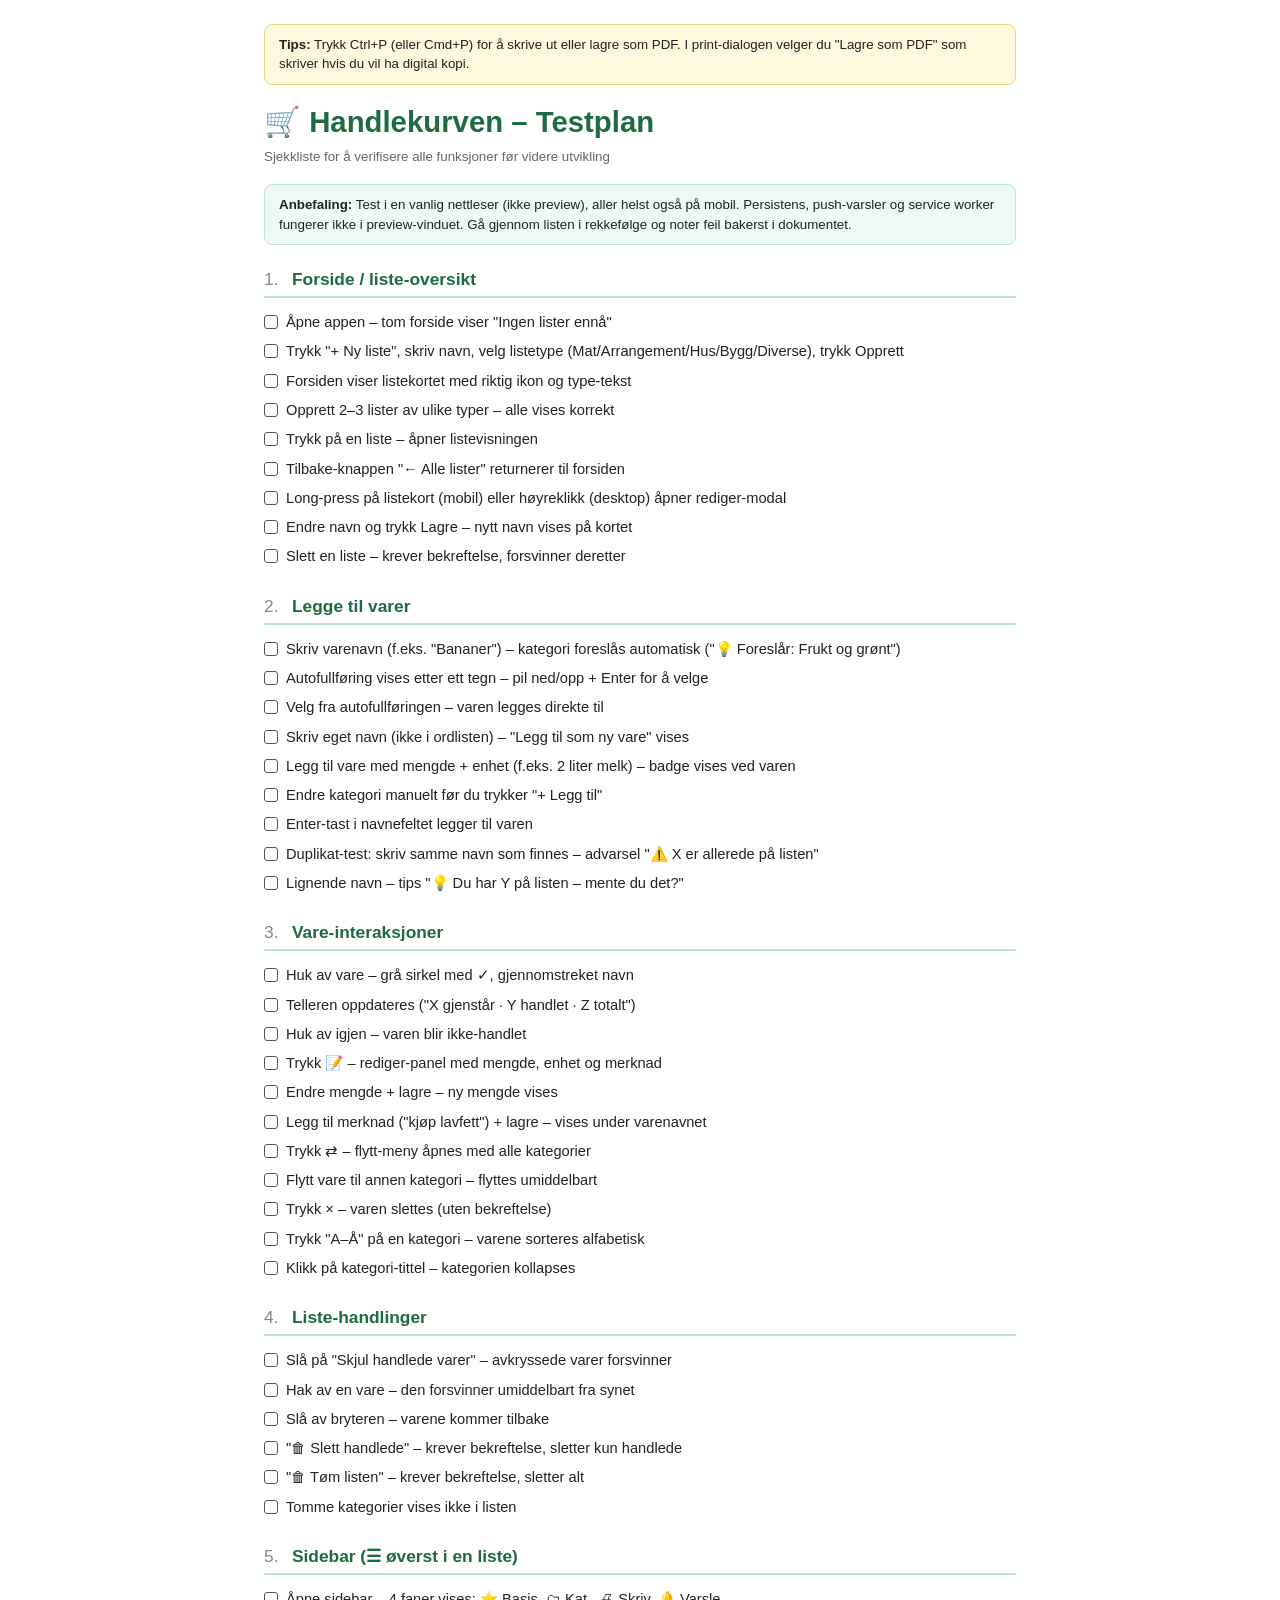
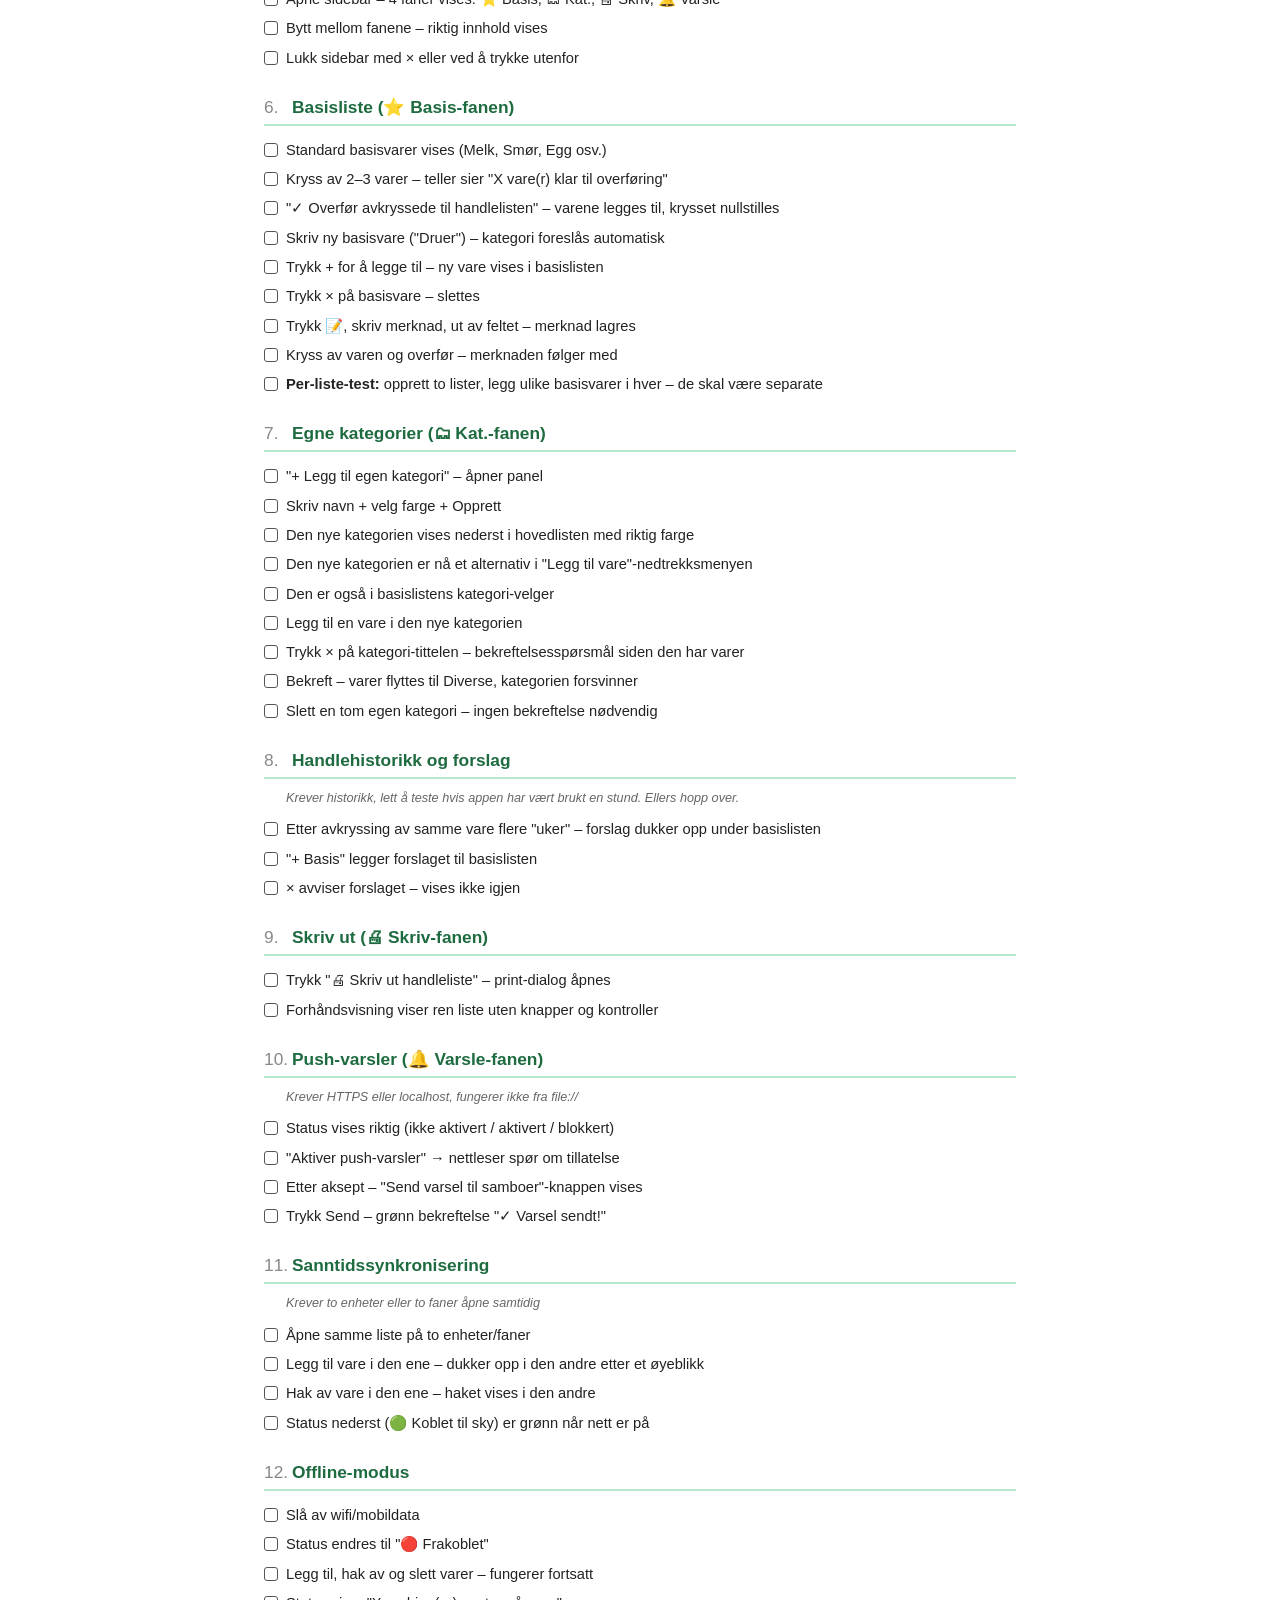
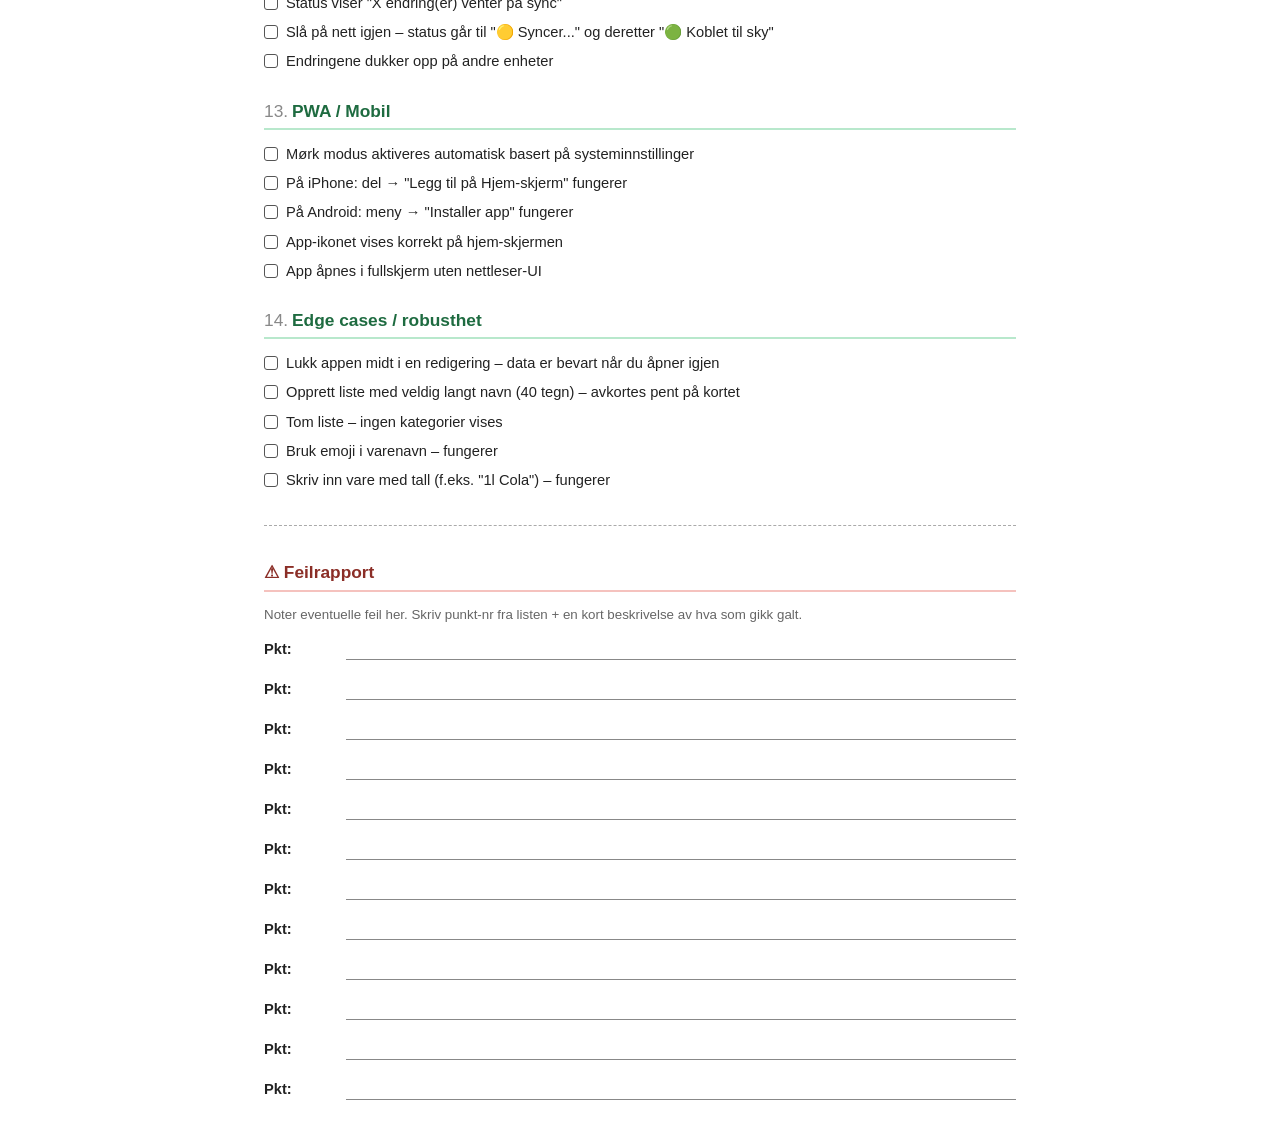
==== testplan.html @ 9dfef427 "Sync local state to GitHub: rename to Handlekurven + bug fixes - App-navn endret fra "Matplan" til "" ====
<!DOCTYPE html>
<html lang="no">
<head>
<meta charset="UTF-8">
<title>Handlekurven – Testplan</title>
<style>
  @page { size: A4; margin: 18mm 16mm; }
  * { box-sizing: border-box; }
  body {
    font-family: -apple-system, "Segoe UI", Arial, sans-serif;
    color: #222;
    max-width: 800px;
    margin: 0 auto;
    padding: 24px;
    line-height: 1.45;
    font-size: 11pt;
  }
  h1 {
    font-size: 22pt;
    margin: 0 0 4px;
    color: #1e6b40;
  }
  .undertittel {
    color: #666;
    font-size: 10pt;
    margin-bottom: 18px;
  }
  .intro {
    background: #eef9f3;
    border: 1px solid #b8e8cc;
    border-radius: 8px;
    padding: 10px 14px;
    font-size: 10pt;
    margin-bottom: 20px;
  }
  h2 {
    font-size: 13pt;
    color: #1e6b40;
    border-bottom: 2px solid #b8e8cc;
    padding-bottom: 4px;
    margin: 22px 0 10px;
    page-break-after: avoid;
  }
  h2 .nr {
    display: inline-block;
    width: 28px;
    color: #888;
    font-weight: normal;
  }
  ul {
    list-style: none;
    padding: 0;
    margin: 0 0 8px;
  }
  li {
    display: flex;
    align-items: flex-start;
    gap: 8px;
    padding: 4px 0;
    page-break-inside: avoid;
  }
  .box {
    display: inline-block;
    width: 14px;
    height: 14px;
    border: 1.5px solid #555;
    border-radius: 3px;
    margin-top: 3px;
    flex-shrink: 0;
  }
  .tekst { flex: 1; }
  .merknad {
    font-style: italic;
    color: #666;
    font-size: 9.5pt;
    margin: 2px 0 8px 22px;
  }
  .feilfelt {
    border-top: 1px dashed #aaa;
    margin-top: 30px;
    padding-top: 12px;
    page-break-before: always;
  }
  .feilfelt h2 { border-bottom: 2px solid #f5c2be; color: #8b2e27; }
  .feillinje {
    display: flex;
    align-items: flex-end;
    gap: 12px;
    margin-bottom: 18px;
  }
  .feillinje .nr-felt {
    font-weight: bold;
    width: 70px;
    flex-shrink: 0;
  }
  .feillinje .strek {
    flex: 1;
    border-bottom: 1px solid #888;
    height: 22px;
  }
  .print-tips {
    background: #fff8dc;
    border: 1px solid #e8d77a;
    border-radius: 8px;
    padding: 10px 14px;
    font-size: 10pt;
    margin-bottom: 16px;
  }
  @media print {
    .print-tips { display: none; }
    body { padding: 0; max-width: none; }
  }
</style>
</head>
<body>

<div class="print-tips">
  <strong>Tips:</strong> Trykk Ctrl+P (eller Cmd+P) for å skrive ut eller lagre som PDF.
  I print-dialogen velger du "Lagre som PDF" som skriver hvis du vil ha digital kopi.
</div>

<h1>🛒 Handlekurven – Testplan</h1>
<div class="undertittel">Sjekkliste for å verifisere alle funksjoner før videre utvikling</div>

<div class="intro">
  <strong>Anbefaling:</strong> Test i en vanlig nettleser (ikke preview), aller helst også på mobil.
  Persistens, push-varsler og service worker fungerer ikke i preview-vinduet.
  Gå gjennom listen i rekkefølge og noter feil bakerst i dokumentet.
</div>

<h2><span class="nr">1.</span>Forside / liste-oversikt</h2>
<ul>
  <li><span class="box"></span><span class="tekst">Åpne appen – tom forside viser "Ingen lister ennå"</span></li>
  <li><span class="box"></span><span class="tekst">Trykk "+ Ny liste", skriv navn, velg listetype (Mat/Arrangement/Hus/Bygg/Diverse), trykk Opprett</span></li>
  <li><span class="box"></span><span class="tekst">Forsiden viser listekortet med riktig ikon og type-tekst</span></li>
  <li><span class="box"></span><span class="tekst">Opprett 2–3 lister av ulike typer – alle vises korrekt</span></li>
  <li><span class="box"></span><span class="tekst">Trykk på en liste – åpner listevisningen</span></li>
  <li><span class="box"></span><span class="tekst">Tilbake-knappen "← Alle lister" returnerer til forsiden</span></li>
  <li><span class="box"></span><span class="tekst">Long-press på listekort (mobil) eller høyreklikk (desktop) åpner rediger-modal</span></li>
  <li><span class="box"></span><span class="tekst">Endre navn og trykk Lagre – nytt navn vises på kortet</span></li>
  <li><span class="box"></span><span class="tekst">Slett en liste – krever bekreftelse, forsvinner deretter</span></li>
</ul>

<h2><span class="nr">2.</span>Legge til varer</h2>
<ul>
  <li><span class="box"></span><span class="tekst">Skriv varenavn (f.eks. "Bananer") – kategori foreslås automatisk ("💡 Foreslår: Frukt og grønt")</span></li>
  <li><span class="box"></span><span class="tekst">Autofullføring vises etter ett tegn – pil ned/opp + Enter for å velge</span></li>
  <li><span class="box"></span><span class="tekst">Velg fra autofullføringen – varen legges direkte til</span></li>
  <li><span class="box"></span><span class="tekst">Skriv eget navn (ikke i ordlisten) – "Legg til som ny vare" vises</span></li>
  <li><span class="box"></span><span class="tekst">Legg til vare med mengde + enhet (f.eks. 2 liter melk) – badge vises ved varen</span></li>
  <li><span class="box"></span><span class="tekst">Endre kategori manuelt før du trykker "+ Legg til"</span></li>
  <li><span class="box"></span><span class="tekst">Enter-tast i navnefeltet legger til varen</span></li>
  <li><span class="box"></span><span class="tekst">Duplikat-test: skriv samme navn som finnes – advarsel "⚠️ X er allerede på listen"</span></li>
  <li><span class="box"></span><span class="tekst">Lignende navn – tips "💡 Du har Y på listen – mente du det?"</span></li>
</ul>

<h2><span class="nr">3.</span>Vare-interaksjoner</h2>
<ul>
  <li><span class="box"></span><span class="tekst">Huk av vare – grå sirkel med ✓, gjennomstreket navn</span></li>
  <li><span class="box"></span><span class="tekst">Telleren oppdateres ("X gjenstår · Y handlet · Z totalt")</span></li>
  <li><span class="box"></span><span class="tekst">Huk av igjen – varen blir ikke-handlet</span></li>
  <li><span class="box"></span><span class="tekst">Trykk 📝 – rediger-panel med mengde, enhet og merknad</span></li>
  <li><span class="box"></span><span class="tekst">Endre mengde + lagre – ny mengde vises</span></li>
  <li><span class="box"></span><span class="tekst">Legg til merknad ("kjøp lavfett") + lagre – vises under varenavnet</span></li>
  <li><span class="box"></span><span class="tekst">Trykk ⇄ – flytt-meny åpnes med alle kategorier</span></li>
  <li><span class="box"></span><span class="tekst">Flytt vare til annen kategori – flyttes umiddelbart</span></li>
  <li><span class="box"></span><span class="tekst">Trykk × – varen slettes (uten bekreftelse)</span></li>
  <li><span class="box"></span><span class="tekst">Trykk "A–Å" på en kategori – varene sorteres alfabetisk</span></li>
  <li><span class="box"></span><span class="tekst">Klikk på kategori-tittel – kategorien kollapses</span></li>
</ul>

<h2><span class="nr">4.</span>Liste-handlinger</h2>
<ul>
  <li><span class="box"></span><span class="tekst">Slå på "Skjul handlede varer" – avkryssede varer forsvinner</span></li>
  <li><span class="box"></span><span class="tekst">Hak av en vare – den forsvinner umiddelbart fra synet</span></li>
  <li><span class="box"></span><span class="tekst">Slå av bryteren – varene kommer tilbake</span></li>
  <li><span class="box"></span><span class="tekst">"🗑 Slett handlede" – krever bekreftelse, sletter kun handlede</span></li>
  <li><span class="box"></span><span class="tekst">"🗑 Tøm listen" – krever bekreftelse, sletter alt</span></li>
  <li><span class="box"></span><span class="tekst">Tomme kategorier vises ikke i listen</span></li>
</ul>

<h2><span class="nr">5.</span>Sidebar (☰ øverst i en liste)</h2>
<ul>
  <li><span class="box"></span><span class="tekst">Åpne sidebar – 4 faner vises: ⭐ Basis, 🗂 Kat., 🖨 Skriv, 🔔 Varsle</span></li>
  <li><span class="box"></span><span class="tekst">Bytt mellom fanene – riktig innhold vises</span></li>
  <li><span class="box"></span><span class="tekst">Lukk sidebar med × eller ved å trykke utenfor</span></li>
</ul>

<h2><span class="nr">6.</span>Basisliste (⭐ Basis-fanen)</h2>
<ul>
  <li><span class="box"></span><span class="tekst">Standard basisvarer vises (Melk, Smør, Egg osv.)</span></li>
  <li><span class="box"></span><span class="tekst">Kryss av 2–3 varer – teller sier "X vare(r) klar til overføring"</span></li>
  <li><span class="box"></span><span class="tekst">"✓ Overfør avkryssede til handlelisten" – varene legges til, krysset nullstilles</span></li>
  <li><span class="box"></span><span class="tekst">Skriv ny basisvare ("Druer") – kategori foreslås automatisk</span></li>
  <li><span class="box"></span><span class="tekst">Trykk + for å legge til – ny vare vises i basislisten</span></li>
  <li><span class="box"></span><span class="tekst">Trykk × på basisvare – slettes</span></li>
  <li><span class="box"></span><span class="tekst">Trykk 📝, skriv merknad, ut av feltet – merknad lagres</span></li>
  <li><span class="box"></span><span class="tekst">Kryss av varen og overfør – merknaden følger med</span></li>
  <li><span class="box"></span><span class="tekst"><strong>Per-liste-test:</strong> opprett to lister, legg ulike basisvarer i hver – de skal være separate</span></li>
</ul>

<h2><span class="nr">7.</span>Egne kategorier (🗂 Kat.-fanen)</h2>
<ul>
  <li><span class="box"></span><span class="tekst">"+ Legg til egen kategori" – åpner panel</span></li>
  <li><span class="box"></span><span class="tekst">Skriv navn + velg farge + Opprett</span></li>
  <li><span class="box"></span><span class="tekst">Den nye kategorien vises nederst i hovedlisten med riktig farge</span></li>
  <li><span class="box"></span><span class="tekst">Den nye kategorien er nå et alternativ i "Legg til vare"-nedtrekksmenyen</span></li>
  <li><span class="box"></span><span class="tekst">Den er også i basislistens kategori-velger</span></li>
  <li><span class="box"></span><span class="tekst">Legg til en vare i den nye kategorien</span></li>
  <li><span class="box"></span><span class="tekst">Trykk × på kategori-tittelen – bekreftelsesspørsmål siden den har varer</span></li>
  <li><span class="box"></span><span class="tekst">Bekreft – varer flyttes til Diverse, kategorien forsvinner</span></li>
  <li><span class="box"></span><span class="tekst">Slett en tom egen kategori – ingen bekreftelse nødvendig</span></li>
</ul>

<h2><span class="nr">8.</span>Handlehistorikk og forslag</h2>
<div class="merknad">Krever historikk, lett å teste hvis appen har vært brukt en stund. Ellers hopp over.</div>
<ul>
  <li><span class="box"></span><span class="tekst">Etter avkryssing av samme vare flere "uker" – forslag dukker opp under basislisten</span></li>
  <li><span class="box"></span><span class="tekst">"+ Basis" legger forslaget til basislisten</span></li>
  <li><span class="box"></span><span class="tekst">× avviser forslaget – vises ikke igjen</span></li>
</ul>

<h2><span class="nr">9.</span>Skriv ut (🖨 Skriv-fanen)</h2>
<ul>
  <li><span class="box"></span><span class="tekst">Trykk "🖨 Skriv ut handleliste" – print-dialog åpnes</span></li>
  <li><span class="box"></span><span class="tekst">Forhåndsvisning viser ren liste uten knapper og kontroller</span></li>
</ul>

<h2><span class="nr">10.</span>Push-varsler (🔔 Varsle-fanen)</h2>
<div class="merknad">Krever HTTPS eller localhost, fungerer ikke fra file://</div>
<ul>
  <li><span class="box"></span><span class="tekst">Status vises riktig (ikke aktivert / aktivert / blokkert)</span></li>
  <li><span class="box"></span><span class="tekst">"Aktiver push-varsler" → nettleser spør om tillatelse</span></li>
  <li><span class="box"></span><span class="tekst">Etter aksept – "Send varsel til samboer"-knappen vises</span></li>
  <li><span class="box"></span><span class="tekst">Trykk Send – grønn bekreftelse "✓ Varsel sendt!"</span></li>
</ul>

<h2><span class="nr">11.</span>Sanntidssynkronisering</h2>
<div class="merknad">Krever to enheter eller to faner åpne samtidig</div>
<ul>
  <li><span class="box"></span><span class="tekst">Åpne samme liste på to enheter/faner</span></li>
  <li><span class="box"></span><span class="tekst">Legg til vare i den ene – dukker opp i den andre etter et øyeblikk</span></li>
  <li><span class="box"></span><span class="tekst">Hak av vare i den ene – haket vises i den andre</span></li>
  <li><span class="box"></span><span class="tekst">Status nederst (🟢 Koblet til sky) er grønn når nett er på</span></li>
</ul>

<h2><span class="nr">12.</span>Offline-modus</h2>
<ul>
  <li><span class="box"></span><span class="tekst">Slå av wifi/mobildata</span></li>
  <li><span class="box"></span><span class="tekst">Status endres til "🔴 Frakoblet"</span></li>
  <li><span class="box"></span><span class="tekst">Legg til, hak av og slett varer – fungerer fortsatt</span></li>
  <li><span class="box"></span><span class="tekst">Status viser "X endring(er) venter på sync"</span></li>
  <li><span class="box"></span><span class="tekst">Slå på nett igjen – status går til "🟡 Syncer..." og deretter "🟢 Koblet til sky"</span></li>
  <li><span class="box"></span><span class="tekst">Endringene dukker opp på andre enheter</span></li>
</ul>

<h2><span class="nr">13.</span>PWA / Mobil</h2>
<ul>
  <li><span class="box"></span><span class="tekst">Mørk modus aktiveres automatisk basert på systeminnstillinger</span></li>
  <li><span class="box"></span><span class="tekst">På iPhone: del → "Legg til på Hjem-skjerm" fungerer</span></li>
  <li><span class="box"></span><span class="tekst">På Android: meny → "Installer app" fungerer</span></li>
  <li><span class="box"></span><span class="tekst">App-ikonet vises korrekt på hjem-skjermen</span></li>
  <li><span class="box"></span><span class="tekst">App åpnes i fullskjerm uten nettleser-UI</span></li>
</ul>

<h2><span class="nr">14.</span>Edge cases / robusthet</h2>
<ul>
  <li><span class="box"></span><span class="tekst">Lukk appen midt i en redigering – data er bevart når du åpner igjen</span></li>
  <li><span class="box"></span><span class="tekst">Opprett liste med veldig langt navn (40 tegn) – avkortes pent på kortet</span></li>
  <li><span class="box"></span><span class="tekst">Tom liste – ingen kategorier vises</span></li>
  <li><span class="box"></span><span class="tekst">Bruk emoji i varenavn – fungerer</span></li>
  <li><span class="box"></span><span class="tekst">Skriv inn vare med tall (f.eks. "1l Cola") – fungerer</span></li>
</ul>

<div class="feilfelt">
  <h2>⚠ Feilrapport</h2>
  <p style="font-size:10pt;color:#666;margin-bottom:14px;">
    Noter eventuelle feil her. Skriv punkt-nr fra listen + en kort beskrivelse av hva som gikk galt.
  </p>

  <div class="feillinje"><span class="nr-felt">Pkt:</span><span class="strek"></span></div>
  <div class="feillinje"><span class="nr-felt">Pkt:</span><span class="strek"></span></div>
  <div class="feillinje"><span class="nr-felt">Pkt:</span><span class="strek"></span></div>
  <div class="feillinje"><span class="nr-felt">Pkt:</span><span class="strek"></span></div>
  <div class="feillinje"><span class="nr-felt">Pkt:</span><span class="strek"></span></div>
  <div class="feillinje"><span class="nr-felt">Pkt:</span><span class="strek"></span></div>
  <div class="feillinje"><span class="nr-felt">Pkt:</span><span class="strek"></span></div>
  <div class="feillinje"><span class="nr-felt">Pkt:</span><span class="strek"></span></div>
  <div class="feillinje"><span class="nr-felt">Pkt:</span><span class="strek"></span></div>
  <div class="feillinje"><span class="nr-felt">Pkt:</span><span class="strek"></span></div>
  <div class="feillinje"><span class="nr-felt">Pkt:</span><span class="strek"></span></div>
  <div class="feillinje"><span class="nr-felt">Pkt:</span><span class="strek"></span></div>
</div>

</body>
</html>
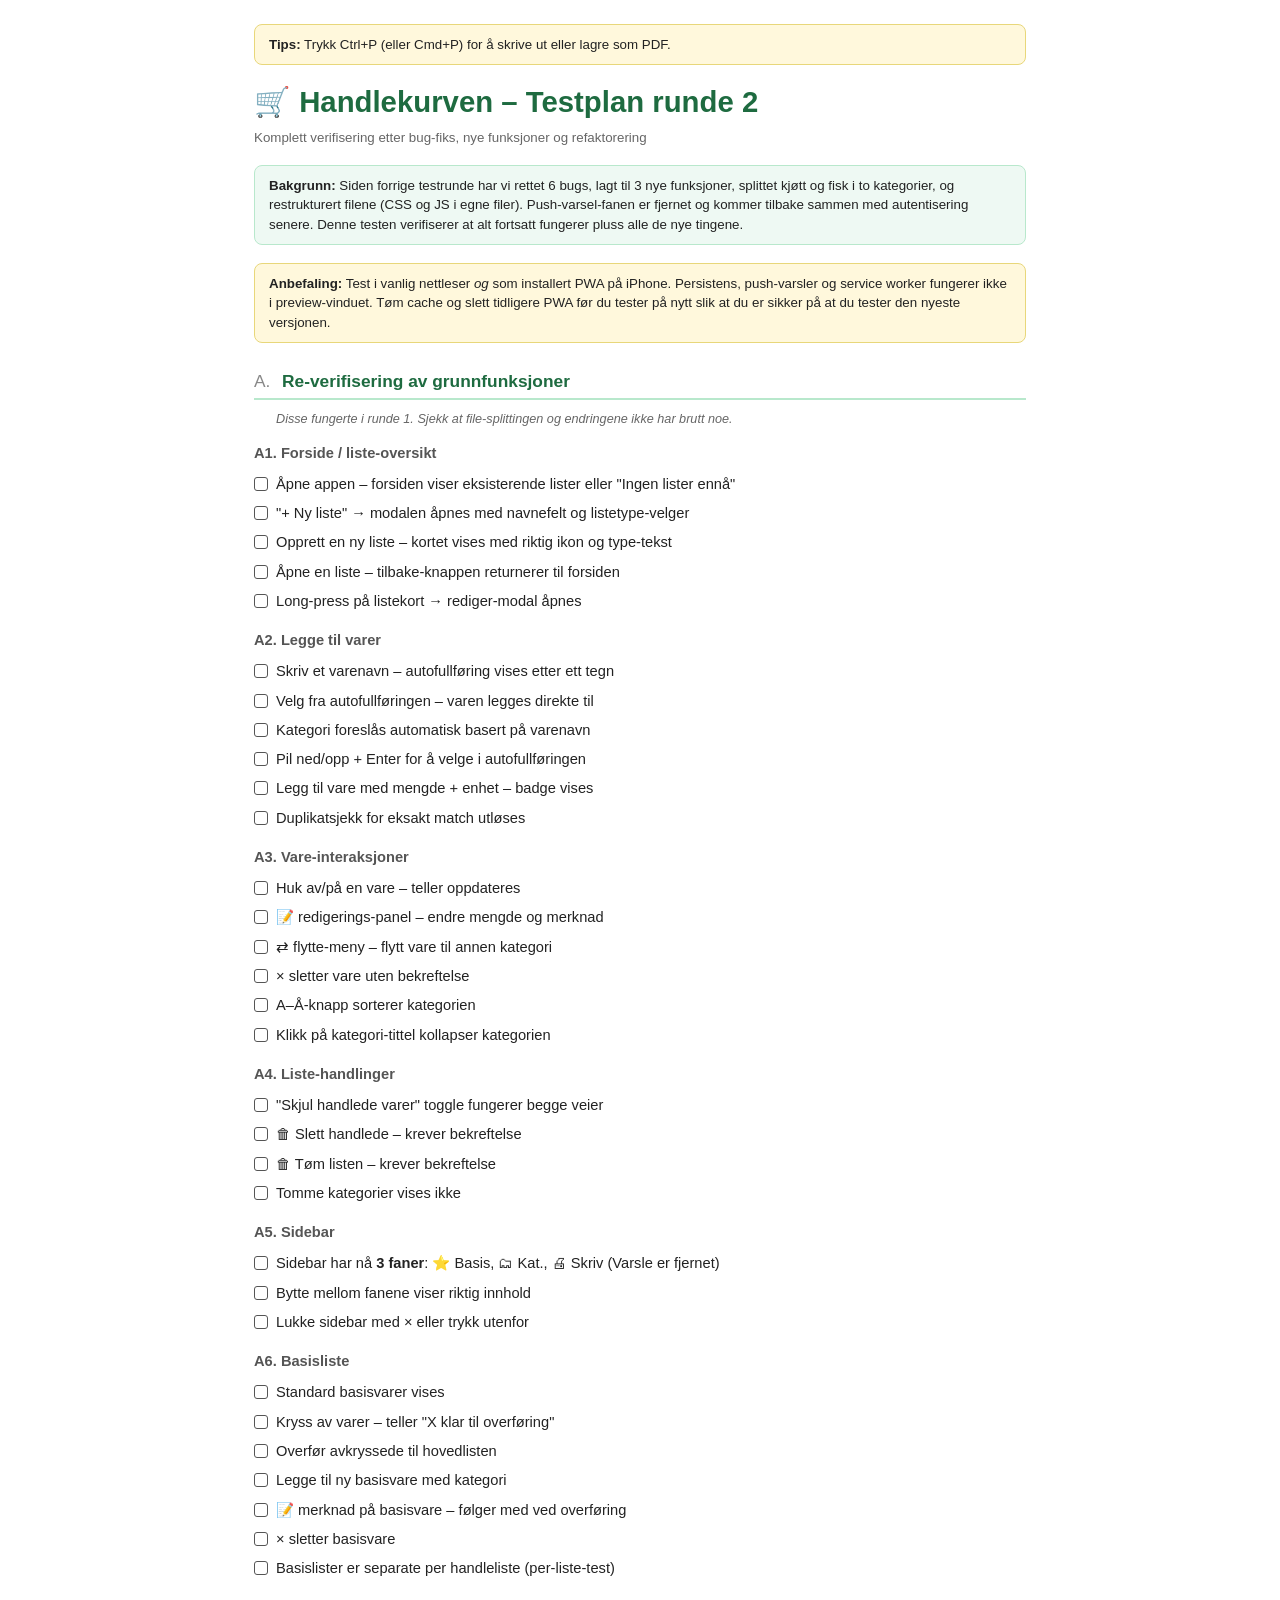
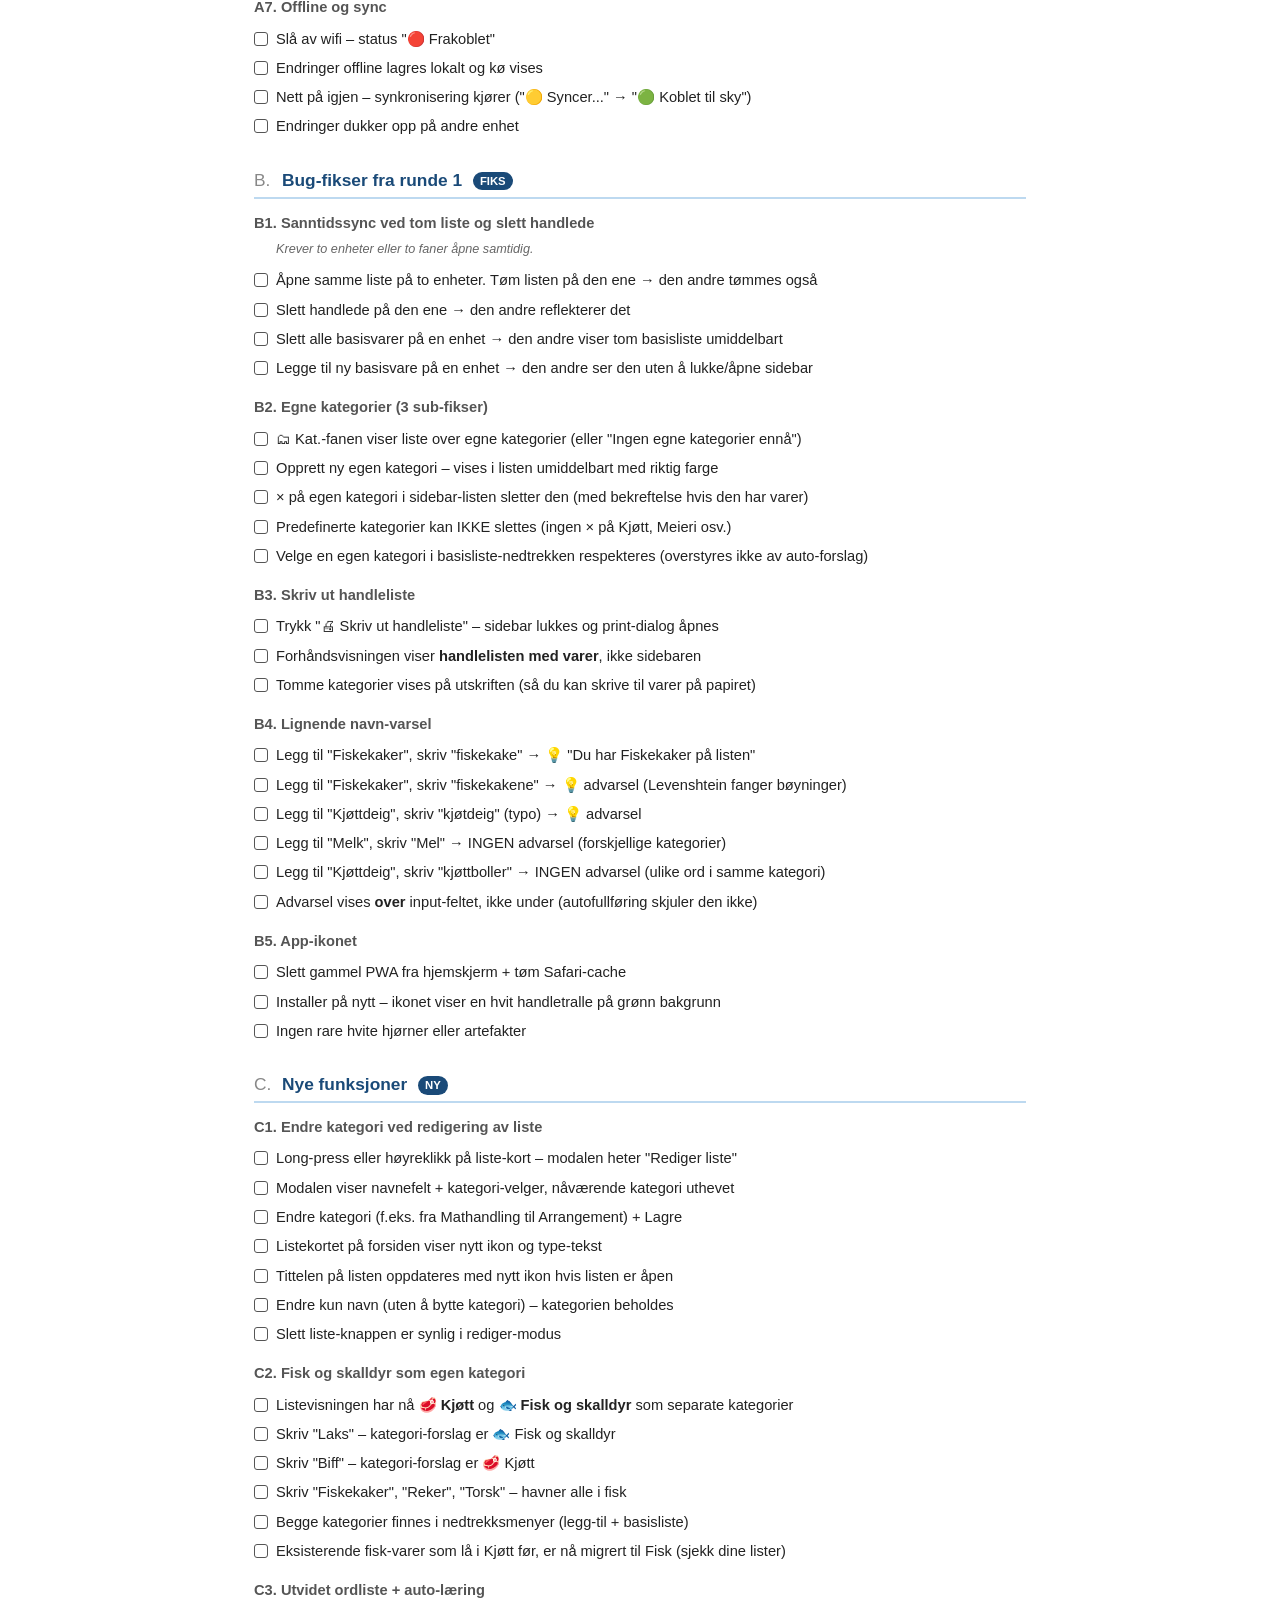
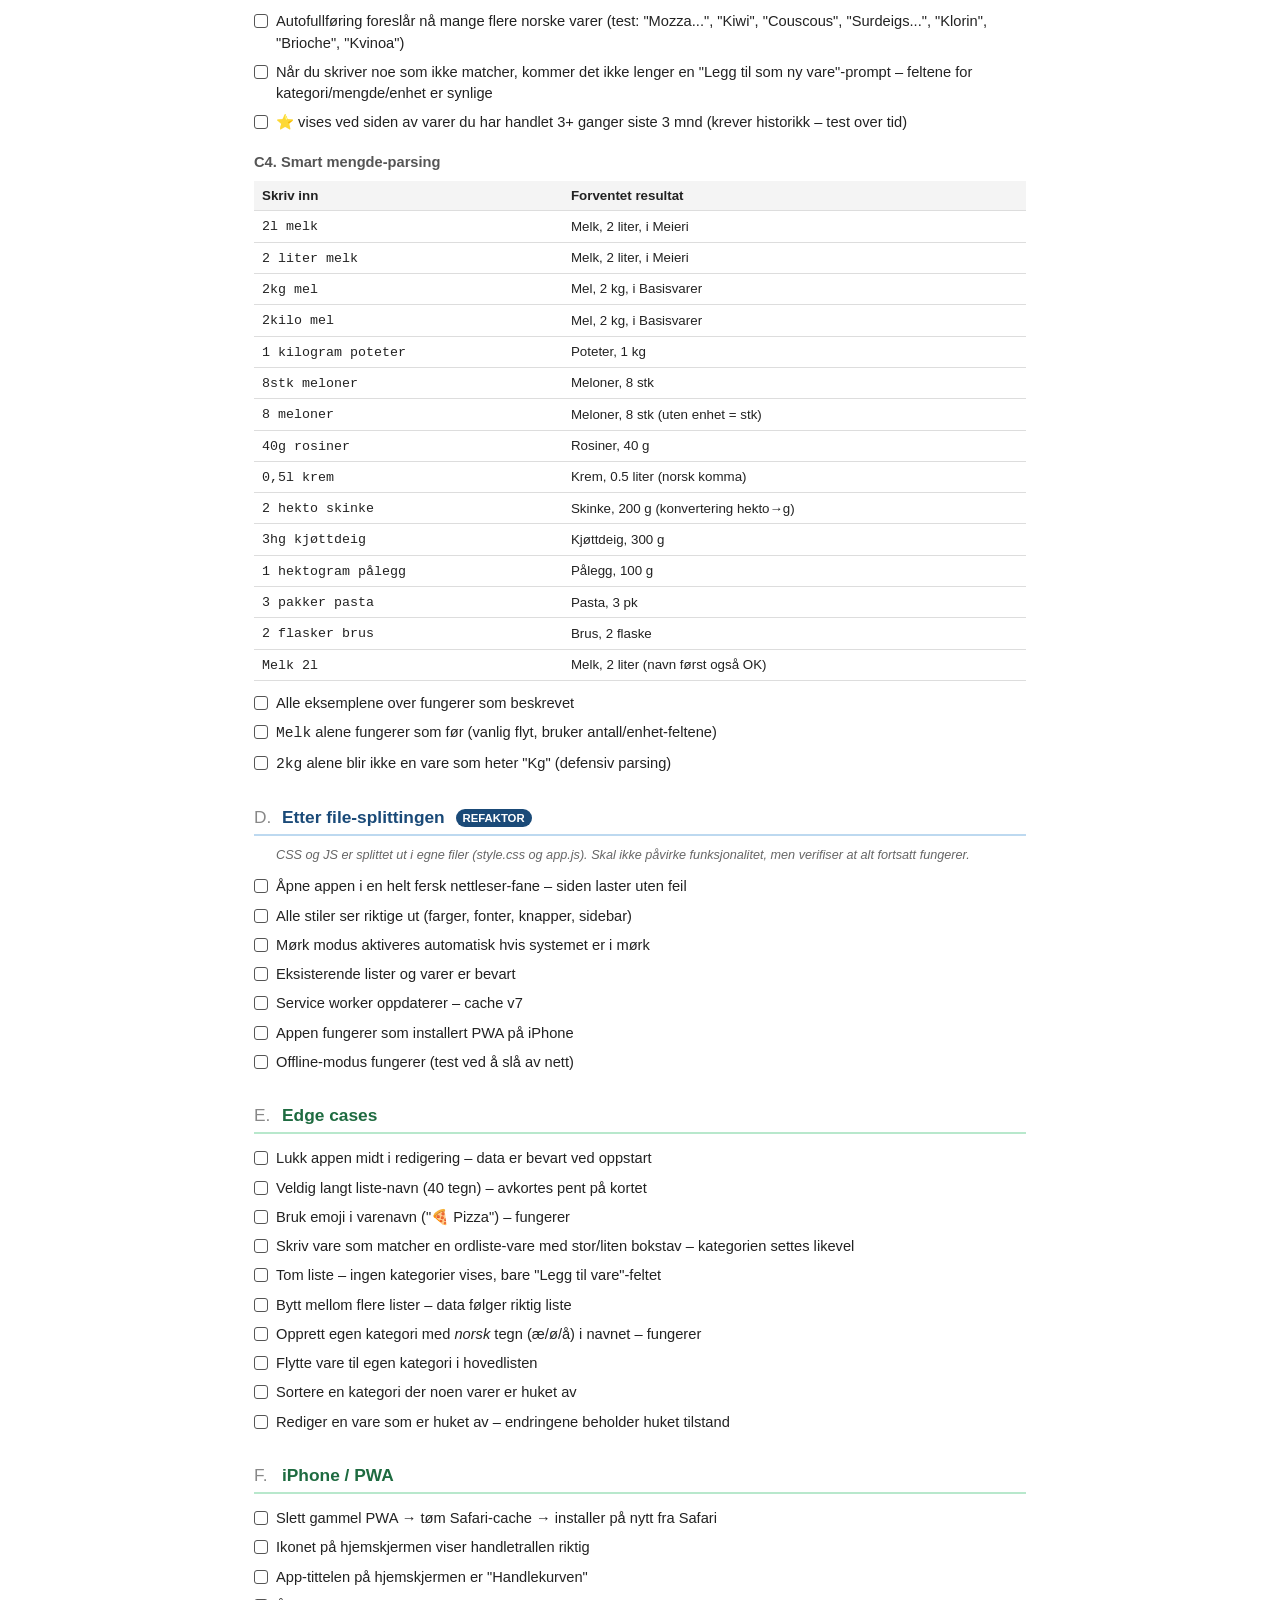
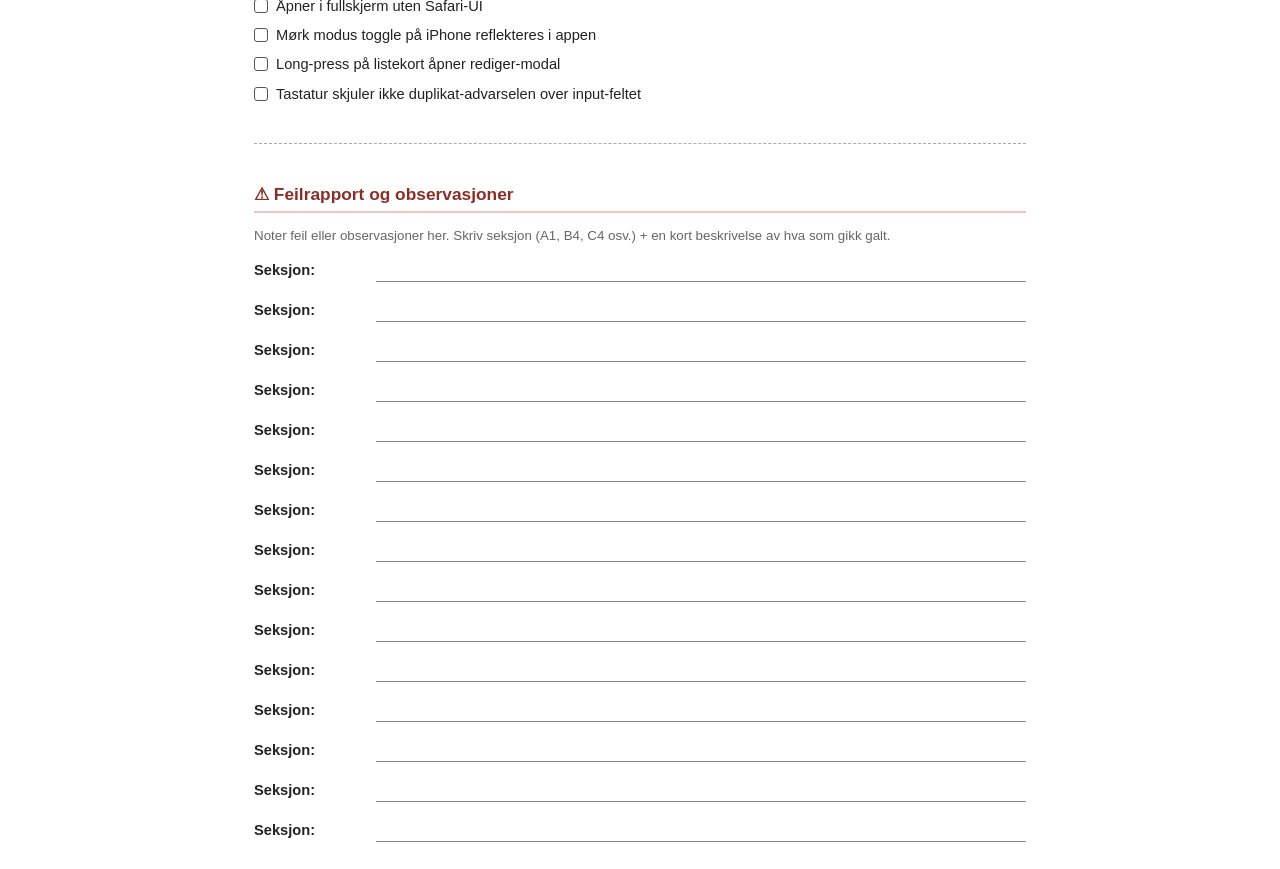
==== commit 744ed76d: "Oppdater testplan til runde 2 (etter alle fikser og refaktorering) Den nye testplanen er strukturert" ====
--- a/testplan.html
+++ b/testplan.html
@@ -2,14 +2,14 @@
 <html lang="no">
 <head>
 <meta charset="UTF-8">
-<title>Handlekurven – Testplan</title>
+<title>Handlekurven – Testplan (runde 2)</title>
 <style>
   @page { size: A4; margin: 18mm 16mm; }
   * { box-sizing: border-box; }
   body {
     font-family: -apple-system, "Segoe UI", Arial, sans-serif;
     color: #222;
-    max-width: 800px;
+    max-width: 820px;
     margin: 0 auto;
     padding: 24px;
     line-height: 1.45;
@@ -20,32 +20,39 @@
     margin: 0 0 4px;
     color: #1e6b40;
   }
-  .undertittel {
-    color: #666;
-    font-size: 10pt;
-    margin-bottom: 18px;
-  }
-  .intro {
+  .undertittel { color: #666; font-size: 10pt; margin-bottom: 18px; }
+  .intro, .info-boks {
     background: #eef9f3;
     border: 1px solid #b8e8cc;
     border-radius: 8px;
     padding: 10px 14px;
     font-size: 10pt;
-    margin-bottom: 20px;
+    margin-bottom: 18px;
+  }
+  .info-boks {
+    background: #fff8dc;
+    border: 1px solid #e8d77a;
   }
   h2 {
     font-size: 13pt;
     color: #1e6b40;
     border-bottom: 2px solid #b8e8cc;
     padding-bottom: 4px;
-    margin: 22px 0 10px;
+    margin: 26px 0 10px;
     page-break-after: avoid;
   }
+  h2.ny { color: #1a4a78; border-bottom-color: #bdd9f0; }
   h2 .nr {
     display: inline-block;
     width: 28px;
     color: #888;
     font-weight: normal;
+  }
+  h3 {
+    font-size: 11pt;
+    color: #555;
+    margin: 14px 0 6px;
+    page-break-after: avoid;
   }
   ul {
     list-style: none;
@@ -77,7 +84,7 @@
   }
   .feilfelt {
     border-top: 1px dashed #aaa;
-    margin-top: 30px;
+    margin-top: 34px;
     padding-top: 12px;
     page-break-before: always;
   }
@@ -88,16 +95,8 @@
     gap: 12px;
     margin-bottom: 18px;
   }
-  .feillinje .nr-felt {
-    font-weight: bold;
-    width: 70px;
-    flex-shrink: 0;
-  }
-  .feillinje .strek {
-    flex: 1;
-    border-bottom: 1px solid #888;
-    height: 22px;
-  }
+  .feillinje .nr-felt { font-weight: bold; width: 110px; flex-shrink: 0; }
+  .feillinje .strek { flex: 1; border-bottom: 1px solid #888; height: 22px; }
   .print-tips {
     background: #fff8dc;
     border: 1px solid #e8d77a;
@@ -106,6 +105,19 @@
     font-size: 10pt;
     margin-bottom: 16px;
   }
+  .ny-badge {
+    display: inline-block;
+    background: #1a4a78;
+    color: white;
+    font-size: 8.5pt;
+    padding: 1px 7px;
+    border-radius: 10px;
+    margin-left: 6px;
+    vertical-align: middle;
+  }
+  table { border-collapse: collapse; width: 100%; margin: 8px 0; font-size: 10pt; }
+  th, td { text-align: left; padding: 5px 8px; border-bottom: 1px solid #ddd; }
+  th { background: #f4f4f4; }
   @media print {
     .print-tips { display: none; }
     body { padding: 0; max-width: none; }
@@ -116,180 +128,281 @@
 
 <div class="print-tips">
   <strong>Tips:</strong> Trykk Ctrl+P (eller Cmd+P) for å skrive ut eller lagre som PDF.
-  I print-dialogen velger du "Lagre som PDF" som skriver hvis du vil ha digital kopi.
-</div>
-
-<h1>🛒 Handlekurven – Testplan</h1>
-<div class="undertittel">Sjekkliste for å verifisere alle funksjoner før videre utvikling</div>
+</div>
+
+<h1>🛒 Handlekurven – Testplan runde 2</h1>
+<div class="undertittel">Komplett verifisering etter bug-fiks, nye funksjoner og refaktorering</div>
 
 <div class="intro">
-  <strong>Anbefaling:</strong> Test i en vanlig nettleser (ikke preview), aller helst også på mobil.
+  <strong>Bakgrunn:</strong> Siden forrige testrunde har vi rettet 6 bugs, lagt til 3 nye funksjoner,
+  splittet kjøtt og fisk i to kategorier, og restrukturert filene (CSS og JS i egne filer).
+  Push-varsel-fanen er fjernet og kommer tilbake sammen med autentisering senere.
+  Denne testen verifiserer at alt fortsatt fungerer pluss alle de nye tingene.
+</div>
+
+<div class="info-boks">
+  <strong>Anbefaling:</strong> Test i vanlig nettleser <em>og</em> som installert PWA på iPhone.
   Persistens, push-varsler og service worker fungerer ikke i preview-vinduet.
-  Gå gjennom listen i rekkefølge og noter feil bakerst i dokumentet.
-</div>
-
-<h2><span class="nr">1.</span>Forside / liste-oversikt</h2>
-<ul>
-  <li><span class="box"></span><span class="tekst">Åpne appen – tom forside viser "Ingen lister ennå"</span></li>
-  <li><span class="box"></span><span class="tekst">Trykk "+ Ny liste", skriv navn, velg listetype (Mat/Arrangement/Hus/Bygg/Diverse), trykk Opprett</span></li>
-  <li><span class="box"></span><span class="tekst">Forsiden viser listekortet med riktig ikon og type-tekst</span></li>
-  <li><span class="box"></span><span class="tekst">Opprett 2–3 lister av ulike typer – alle vises korrekt</span></li>
-  <li><span class="box"></span><span class="tekst">Trykk på en liste – åpner listevisningen</span></li>
-  <li><span class="box"></span><span class="tekst">Tilbake-knappen "← Alle lister" returnerer til forsiden</span></li>
-  <li><span class="box"></span><span class="tekst">Long-press på listekort (mobil) eller høyreklikk (desktop) åpner rediger-modal</span></li>
-  <li><span class="box"></span><span class="tekst">Endre navn og trykk Lagre – nytt navn vises på kortet</span></li>
-  <li><span class="box"></span><span class="tekst">Slett en liste – krever bekreftelse, forsvinner deretter</span></li>
-</ul>
-
-<h2><span class="nr">2.</span>Legge til varer</h2>
-<ul>
-  <li><span class="box"></span><span class="tekst">Skriv varenavn (f.eks. "Bananer") – kategori foreslås automatisk ("💡 Foreslår: Frukt og grønt")</span></li>
-  <li><span class="box"></span><span class="tekst">Autofullføring vises etter ett tegn – pil ned/opp + Enter for å velge</span></li>
+  Tøm cache og slett tidligere PWA før du tester på nytt slik at du er sikker på at
+  du tester den nyeste versjonen.
+</div>
+
+<!-- ============================================================ -->
+<!-- DEL A — RE-VERIFISERING AV GRUNNFUNKSJONER                   -->
+<!-- ============================================================ -->
+
+<h2><span class="nr">A.</span>Re-verifisering av grunnfunksjoner</h2>
+<div class="merknad">
+  Disse fungerte i runde 1. Sjekk at file-splittingen og endringene ikke har brutt noe.
+</div>
+
+<h3>A1. Forside / liste-oversikt</h3>
+<ul>
+  <li><span class="box"></span><span class="tekst">Åpne appen – forsiden viser eksisterende lister eller "Ingen lister ennå"</span></li>
+  <li><span class="box"></span><span class="tekst">"+ Ny liste" → modalen åpnes med navnefelt og listetype-velger</span></li>
+  <li><span class="box"></span><span class="tekst">Opprett en ny liste – kortet vises med riktig ikon og type-tekst</span></li>
+  <li><span class="box"></span><span class="tekst">Åpne en liste – tilbake-knappen returnerer til forsiden</span></li>
+  <li><span class="box"></span><span class="tekst">Long-press på listekort → rediger-modal åpnes</span></li>
+</ul>
+
+<h3>A2. Legge til varer</h3>
+<ul>
+  <li><span class="box"></span><span class="tekst">Skriv et varenavn – autofullføring vises etter ett tegn</span></li>
   <li><span class="box"></span><span class="tekst">Velg fra autofullføringen – varen legges direkte til</span></li>
-  <li><span class="box"></span><span class="tekst">Skriv eget navn (ikke i ordlisten) – "Legg til som ny vare" vises</span></li>
-  <li><span class="box"></span><span class="tekst">Legg til vare med mengde + enhet (f.eks. 2 liter melk) – badge vises ved varen</span></li>
-  <li><span class="box"></span><span class="tekst">Endre kategori manuelt før du trykker "+ Legg til"</span></li>
-  <li><span class="box"></span><span class="tekst">Enter-tast i navnefeltet legger til varen</span></li>
-  <li><span class="box"></span><span class="tekst">Duplikat-test: skriv samme navn som finnes – advarsel "⚠️ X er allerede på listen"</span></li>
-  <li><span class="box"></span><span class="tekst">Lignende navn – tips "💡 Du har Y på listen – mente du det?"</span></li>
-</ul>
-
-<h2><span class="nr">3.</span>Vare-interaksjoner</h2>
-<ul>
-  <li><span class="box"></span><span class="tekst">Huk av vare – grå sirkel med ✓, gjennomstreket navn</span></li>
-  <li><span class="box"></span><span class="tekst">Telleren oppdateres ("X gjenstår · Y handlet · Z totalt")</span></li>
-  <li><span class="box"></span><span class="tekst">Huk av igjen – varen blir ikke-handlet</span></li>
-  <li><span class="box"></span><span class="tekst">Trykk 📝 – rediger-panel med mengde, enhet og merknad</span></li>
-  <li><span class="box"></span><span class="tekst">Endre mengde + lagre – ny mengde vises</span></li>
-  <li><span class="box"></span><span class="tekst">Legg til merknad ("kjøp lavfett") + lagre – vises under varenavnet</span></li>
-  <li><span class="box"></span><span class="tekst">Trykk ⇄ – flytt-meny åpnes med alle kategorier</span></li>
-  <li><span class="box"></span><span class="tekst">Flytt vare til annen kategori – flyttes umiddelbart</span></li>
-  <li><span class="box"></span><span class="tekst">Trykk × – varen slettes (uten bekreftelse)</span></li>
-  <li><span class="box"></span><span class="tekst">Trykk "A–Å" på en kategori – varene sorteres alfabetisk</span></li>
-  <li><span class="box"></span><span class="tekst">Klikk på kategori-tittel – kategorien kollapses</span></li>
-</ul>
-
-<h2><span class="nr">4.</span>Liste-handlinger</h2>
-<ul>
-  <li><span class="box"></span><span class="tekst">Slå på "Skjul handlede varer" – avkryssede varer forsvinner</span></li>
-  <li><span class="box"></span><span class="tekst">Hak av en vare – den forsvinner umiddelbart fra synet</span></li>
-  <li><span class="box"></span><span class="tekst">Slå av bryteren – varene kommer tilbake</span></li>
-  <li><span class="box"></span><span class="tekst">"🗑 Slett handlede" – krever bekreftelse, sletter kun handlede</span></li>
-  <li><span class="box"></span><span class="tekst">"🗑 Tøm listen" – krever bekreftelse, sletter alt</span></li>
-  <li><span class="box"></span><span class="tekst">Tomme kategorier vises ikke i listen</span></li>
-</ul>
-
-<h2><span class="nr">5.</span>Sidebar (☰ øverst i en liste)</h2>
-<ul>
-  <li><span class="box"></span><span class="tekst">Åpne sidebar – 4 faner vises: ⭐ Basis, 🗂 Kat., 🖨 Skriv, 🔔 Varsle</span></li>
-  <li><span class="box"></span><span class="tekst">Bytt mellom fanene – riktig innhold vises</span></li>
-  <li><span class="box"></span><span class="tekst">Lukk sidebar med × eller ved å trykke utenfor</span></li>
-</ul>
-
-<h2><span class="nr">6.</span>Basisliste (⭐ Basis-fanen)</h2>
-<ul>
-  <li><span class="box"></span><span class="tekst">Standard basisvarer vises (Melk, Smør, Egg osv.)</span></li>
-  <li><span class="box"></span><span class="tekst">Kryss av 2–3 varer – teller sier "X vare(r) klar til overføring"</span></li>
-  <li><span class="box"></span><span class="tekst">"✓ Overfør avkryssede til handlelisten" – varene legges til, krysset nullstilles</span></li>
-  <li><span class="box"></span><span class="tekst">Skriv ny basisvare ("Druer") – kategori foreslås automatisk</span></li>
-  <li><span class="box"></span><span class="tekst">Trykk + for å legge til – ny vare vises i basislisten</span></li>
-  <li><span class="box"></span><span class="tekst">Trykk × på basisvare – slettes</span></li>
-  <li><span class="box"></span><span class="tekst">Trykk 📝, skriv merknad, ut av feltet – merknad lagres</span></li>
-  <li><span class="box"></span><span class="tekst">Kryss av varen og overfør – merknaden følger med</span></li>
-  <li><span class="box"></span><span class="tekst"><strong>Per-liste-test:</strong> opprett to lister, legg ulike basisvarer i hver – de skal være separate</span></li>
-</ul>
-
-<h2><span class="nr">7.</span>Egne kategorier (🗂 Kat.-fanen)</h2>
-<ul>
-  <li><span class="box"></span><span class="tekst">"+ Legg til egen kategori" – åpner panel</span></li>
-  <li><span class="box"></span><span class="tekst">Skriv navn + velg farge + Opprett</span></li>
-  <li><span class="box"></span><span class="tekst">Den nye kategorien vises nederst i hovedlisten med riktig farge</span></li>
-  <li><span class="box"></span><span class="tekst">Den nye kategorien er nå et alternativ i "Legg til vare"-nedtrekksmenyen</span></li>
-  <li><span class="box"></span><span class="tekst">Den er også i basislistens kategori-velger</span></li>
-  <li><span class="box"></span><span class="tekst">Legg til en vare i den nye kategorien</span></li>
-  <li><span class="box"></span><span class="tekst">Trykk × på kategori-tittelen – bekreftelsesspørsmål siden den har varer</span></li>
-  <li><span class="box"></span><span class="tekst">Bekreft – varer flyttes til Diverse, kategorien forsvinner</span></li>
-  <li><span class="box"></span><span class="tekst">Slett en tom egen kategori – ingen bekreftelse nødvendig</span></li>
-</ul>
-
-<h2><span class="nr">8.</span>Handlehistorikk og forslag</h2>
-<div class="merknad">Krever historikk, lett å teste hvis appen har vært brukt en stund. Ellers hopp over.</div>
-<ul>
-  <li><span class="box"></span><span class="tekst">Etter avkryssing av samme vare flere "uker" – forslag dukker opp under basislisten</span></li>
-  <li><span class="box"></span><span class="tekst">"+ Basis" legger forslaget til basislisten</span></li>
-  <li><span class="box"></span><span class="tekst">× avviser forslaget – vises ikke igjen</span></li>
-</ul>
-
-<h2><span class="nr">9.</span>Skriv ut (🖨 Skriv-fanen)</h2>
-<ul>
-  <li><span class="box"></span><span class="tekst">Trykk "🖨 Skriv ut handleliste" – print-dialog åpnes</span></li>
-  <li><span class="box"></span><span class="tekst">Forhåndsvisning viser ren liste uten knapper og kontroller</span></li>
-</ul>
-
-<h2><span class="nr">10.</span>Push-varsler (🔔 Varsle-fanen)</h2>
-<div class="merknad">Krever HTTPS eller localhost, fungerer ikke fra file://</div>
-<ul>
-  <li><span class="box"></span><span class="tekst">Status vises riktig (ikke aktivert / aktivert / blokkert)</span></li>
-  <li><span class="box"></span><span class="tekst">"Aktiver push-varsler" → nettleser spør om tillatelse</span></li>
-  <li><span class="box"></span><span class="tekst">Etter aksept – "Send varsel til samboer"-knappen vises</span></li>
-  <li><span class="box"></span><span class="tekst">Trykk Send – grønn bekreftelse "✓ Varsel sendt!"</span></li>
-</ul>
-
-<h2><span class="nr">11.</span>Sanntidssynkronisering</h2>
-<div class="merknad">Krever to enheter eller to faner åpne samtidig</div>
-<ul>
-  <li><span class="box"></span><span class="tekst">Åpne samme liste på to enheter/faner</span></li>
-  <li><span class="box"></span><span class="tekst">Legg til vare i den ene – dukker opp i den andre etter et øyeblikk</span></li>
-  <li><span class="box"></span><span class="tekst">Hak av vare i den ene – haket vises i den andre</span></li>
-  <li><span class="box"></span><span class="tekst">Status nederst (🟢 Koblet til sky) er grønn når nett er på</span></li>
-</ul>
-
-<h2><span class="nr">12.</span>Offline-modus</h2>
-<ul>
-  <li><span class="box"></span><span class="tekst">Slå av wifi/mobildata</span></li>
-  <li><span class="box"></span><span class="tekst">Status endres til "🔴 Frakoblet"</span></li>
-  <li><span class="box"></span><span class="tekst">Legg til, hak av og slett varer – fungerer fortsatt</span></li>
-  <li><span class="box"></span><span class="tekst">Status viser "X endring(er) venter på sync"</span></li>
-  <li><span class="box"></span><span class="tekst">Slå på nett igjen – status går til "🟡 Syncer..." og deretter "🟢 Koblet til sky"</span></li>
-  <li><span class="box"></span><span class="tekst">Endringene dukker opp på andre enheter</span></li>
-</ul>
-
-<h2><span class="nr">13.</span>PWA / Mobil</h2>
-<ul>
-  <li><span class="box"></span><span class="tekst">Mørk modus aktiveres automatisk basert på systeminnstillinger</span></li>
-  <li><span class="box"></span><span class="tekst">På iPhone: del → "Legg til på Hjem-skjerm" fungerer</span></li>
-  <li><span class="box"></span><span class="tekst">På Android: meny → "Installer app" fungerer</span></li>
-  <li><span class="box"></span><span class="tekst">App-ikonet vises korrekt på hjem-skjermen</span></li>
-  <li><span class="box"></span><span class="tekst">App åpnes i fullskjerm uten nettleser-UI</span></li>
-</ul>
-
-<h2><span class="nr">14.</span>Edge cases / robusthet</h2>
-<ul>
-  <li><span class="box"></span><span class="tekst">Lukk appen midt i en redigering – data er bevart når du åpner igjen</span></li>
-  <li><span class="box"></span><span class="tekst">Opprett liste med veldig langt navn (40 tegn) – avkortes pent på kortet</span></li>
-  <li><span class="box"></span><span class="tekst">Tom liste – ingen kategorier vises</span></li>
-  <li><span class="box"></span><span class="tekst">Bruk emoji i varenavn – fungerer</span></li>
-  <li><span class="box"></span><span class="tekst">Skriv inn vare med tall (f.eks. "1l Cola") – fungerer</span></li>
-</ul>
+  <li><span class="box"></span><span class="tekst">Kategori foreslås automatisk basert på varenavn</span></li>
+  <li><span class="box"></span><span class="tekst">Pil ned/opp + Enter for å velge i autofullføringen</span></li>
+  <li><span class="box"></span><span class="tekst">Legg til vare med mengde + enhet – badge vises</span></li>
+  <li><span class="box"></span><span class="tekst">Duplikatsjekk for eksakt match utløses</span></li>
+</ul>
+
+<h3>A3. Vare-interaksjoner</h3>
+<ul>
+  <li><span class="box"></span><span class="tekst">Huk av/på en vare – teller oppdateres</span></li>
+  <li><span class="box"></span><span class="tekst">📝 redigerings-panel – endre mengde og merknad</span></li>
+  <li><span class="box"></span><span class="tekst">⇄ flytte-meny – flytt vare til annen kategori</span></li>
+  <li><span class="box"></span><span class="tekst">× sletter vare uten bekreftelse</span></li>
+  <li><span class="box"></span><span class="tekst">A–Å-knapp sorterer kategorien</span></li>
+  <li><span class="box"></span><span class="tekst">Klikk på kategori-tittel kollapser kategorien</span></li>
+</ul>
+
+<h3>A4. Liste-handlinger</h3>
+<ul>
+  <li><span class="box"></span><span class="tekst">"Skjul handlede varer" toggle fungerer begge veier</span></li>
+  <li><span class="box"></span><span class="tekst">🗑 Slett handlede – krever bekreftelse</span></li>
+  <li><span class="box"></span><span class="tekst">🗑 Tøm listen – krever bekreftelse</span></li>
+  <li><span class="box"></span><span class="tekst">Tomme kategorier vises ikke</span></li>
+</ul>
+
+<h3>A5. Sidebar</h3>
+<ul>
+  <li><span class="box"></span><span class="tekst">Sidebar har nå <strong>3 faner</strong>: ⭐ Basis, 🗂 Kat., 🖨 Skriv (Varsle er fjernet)</span></li>
+  <li><span class="box"></span><span class="tekst">Bytte mellom fanene viser riktig innhold</span></li>
+  <li><span class="box"></span><span class="tekst">Lukke sidebar med × eller trykk utenfor</span></li>
+</ul>
+
+<h3>A6. Basisliste</h3>
+<ul>
+  <li><span class="box"></span><span class="tekst">Standard basisvarer vises</span></li>
+  <li><span class="box"></span><span class="tekst">Kryss av varer – teller "X klar til overføring"</span></li>
+  <li><span class="box"></span><span class="tekst">Overfør avkryssede til hovedlisten</span></li>
+  <li><span class="box"></span><span class="tekst">Legge til ny basisvare med kategori</span></li>
+  <li><span class="box"></span><span class="tekst">📝 merknad på basisvare – følger med ved overføring</span></li>
+  <li><span class="box"></span><span class="tekst">× sletter basisvare</span></li>
+  <li><span class="box"></span><span class="tekst">Basislister er separate per handleliste (per-liste-test)</span></li>
+</ul>
+
+<h3>A7. Offline og sync</h3>
+<ul>
+  <li><span class="box"></span><span class="tekst">Slå av wifi – status "🔴 Frakoblet"</span></li>
+  <li><span class="box"></span><span class="tekst">Endringer offline lagres lokalt og kø vises</span></li>
+  <li><span class="box"></span><span class="tekst">Nett på igjen – synkronisering kjører ("🟡 Syncer..." → "🟢 Koblet til sky")</span></li>
+  <li><span class="box"></span><span class="tekst">Endringer dukker opp på andre enhet</span></li>
+</ul>
+
+<!-- ============================================================ -->
+<!-- DEL B — BUG-FIKSER FRA RUNDE 1                               -->
+<!-- ============================================================ -->
+
+<h2 class="ny"><span class="nr">B.</span>Bug-fikser fra runde 1 <span class="ny-badge">FIKS</span></h2>
+
+<h3>B1. Sanntidssync ved tom liste og slett handlede</h3>
+<div class="merknad">Krever to enheter eller to faner åpne samtidig.</div>
+<ul>
+  <li><span class="box"></span><span class="tekst">Åpne samme liste på to enheter. Tøm listen på den ene → den andre tømmes også</span></li>
+  <li><span class="box"></span><span class="tekst">Slett handlede på den ene → den andre reflekterer det</span></li>
+  <li><span class="box"></span><span class="tekst">Slett alle basisvarer på en enhet → den andre viser tom basisliste umiddelbart</span></li>
+  <li><span class="box"></span><span class="tekst">Legge til ny basisvare på en enhet → den andre ser den uten å lukke/åpne sidebar</span></li>
+</ul>
+
+<h3>B2. Egne kategorier (3 sub-fikser)</h3>
+<ul>
+  <li><span class="box"></span><span class="tekst">🗂 Kat.-fanen viser liste over egne kategorier (eller "Ingen egne kategorier ennå")</span></li>
+  <li><span class="box"></span><span class="tekst">Opprett ny egen kategori – vises i listen umiddelbart med riktig farge</span></li>
+  <li><span class="box"></span><span class="tekst">× på egen kategori i sidebar-listen sletter den (med bekreftelse hvis den har varer)</span></li>
+  <li><span class="box"></span><span class="tekst">Predefinerte kategorier kan IKKE slettes (ingen × på Kjøtt, Meieri osv.)</span></li>
+  <li><span class="box"></span><span class="tekst">Velge en egen kategori i basisliste-nedtrekken respekteres (overstyres ikke av auto-forslag)</span></li>
+</ul>
+
+<h3>B3. Skriv ut handleliste</h3>
+<ul>
+  <li><span class="box"></span><span class="tekst">Trykk "🖨 Skriv ut handleliste" – sidebar lukkes og print-dialog åpnes</span></li>
+  <li><span class="box"></span><span class="tekst">Forhåndsvisningen viser <strong>handlelisten med varer</strong>, ikke sidebaren</span></li>
+  <li><span class="box"></span><span class="tekst">Tomme kategorier vises på utskriften (så du kan skrive til varer på papiret)</span></li>
+</ul>
+
+<h3>B4. Lignende navn-varsel</h3>
+<ul>
+  <li><span class="box"></span><span class="tekst">Legg til "Fiskekaker", skriv "fiskekake" → 💡 "Du har Fiskekaker på listen"</span></li>
+  <li><span class="box"></span><span class="tekst">Legg til "Fiskekaker", skriv "fiskekakene" → 💡 advarsel (Levenshtein fanger bøyninger)</span></li>
+  <li><span class="box"></span><span class="tekst">Legg til "Kjøttdeig", skriv "kjøtdeig" (typo) → 💡 advarsel</span></li>
+  <li><span class="box"></span><span class="tekst">Legg til "Melk", skriv "Mel" → INGEN advarsel (forskjellige kategorier)</span></li>
+  <li><span class="box"></span><span class="tekst">Legg til "Kjøttdeig", skriv "kjøttboller" → INGEN advarsel (ulike ord i samme kategori)</span></li>
+  <li><span class="box"></span><span class="tekst">Advarsel vises <strong>over</strong> input-feltet, ikke under (autofullføring skjuler den ikke)</span></li>
+</ul>
+
+<h3>B5. App-ikonet</h3>
+<ul>
+  <li><span class="box"></span><span class="tekst">Slett gammel PWA fra hjemskjerm + tøm Safari-cache</span></li>
+  <li><span class="box"></span><span class="tekst">Installer på nytt – ikonet viser en hvit handletralle på grønn bakgrunn</span></li>
+  <li><span class="box"></span><span class="tekst">Ingen rare hvite hjørner eller artefakter</span></li>
+</ul>
+
+<!-- ============================================================ -->
+<!-- DEL C — NYE FUNKSJONER (ØNSKER FRA RUNDE 1)                  -->
+<!-- ============================================================ -->
+
+<h2 class="ny"><span class="nr">C.</span>Nye funksjoner <span class="ny-badge">NY</span></h2>
+
+<h3>C1. Endre kategori ved redigering av liste</h3>
+<ul>
+  <li><span class="box"></span><span class="tekst">Long-press eller høyreklikk på liste-kort – modalen heter "Rediger liste"</span></li>
+  <li><span class="box"></span><span class="tekst">Modalen viser navnefelt + kategori-velger, nåværende kategori uthevet</span></li>
+  <li><span class="box"></span><span class="tekst">Endre kategori (f.eks. fra Mathandling til Arrangement) + Lagre</span></li>
+  <li><span class="box"></span><span class="tekst">Listekortet på forsiden viser nytt ikon og type-tekst</span></li>
+  <li><span class="box"></span><span class="tekst">Tittelen på listen oppdateres med nytt ikon hvis listen er åpen</span></li>
+  <li><span class="box"></span><span class="tekst">Endre kun navn (uten å bytte kategori) – kategorien beholdes</span></li>
+  <li><span class="box"></span><span class="tekst">Slett liste-knappen er synlig i rediger-modus</span></li>
+</ul>
+
+<h3>C2. Fisk og skalldyr som egen kategori</h3>
+<ul>
+  <li><span class="box"></span><span class="tekst">Listevisningen har nå <strong>🥩 Kjøtt</strong> og <strong>🐟 Fisk og skalldyr</strong> som separate kategorier</span></li>
+  <li><span class="box"></span><span class="tekst">Skriv "Laks" – kategori-forslag er 🐟 Fisk og skalldyr</span></li>
+  <li><span class="box"></span><span class="tekst">Skriv "Biff" – kategori-forslag er 🥩 Kjøtt</span></li>
+  <li><span class="box"></span><span class="tekst">Skriv "Fiskekaker", "Reker", "Torsk" – havner alle i fisk</span></li>
+  <li><span class="box"></span><span class="tekst">Begge kategorier finnes i nedtrekksmenyer (legg-til + basisliste)</span></li>
+  <li><span class="box"></span><span class="tekst">Eksisterende fisk-varer som lå i Kjøtt før, er nå migrert til Fisk (sjekk dine lister)</span></li>
+</ul>
+
+<h3>C3. Utvidet ordliste + auto-læring</h3>
+<ul>
+  <li><span class="box"></span><span class="tekst">Autofullføring foreslår nå mange flere norske varer (test: "Mozza...", "Kiwi", "Couscous", "Surdeigs...", "Klorin", "Brioche", "Kvinoa")</span></li>
+  <li><span class="box"></span><span class="tekst">Når du skriver noe som ikke matcher, kommer det ikke lenger en "Legg til som ny vare"-prompt – feltene for kategori/mengde/enhet er synlige</span></li>
+  <li><span class="box"></span><span class="tekst">⭐ vises ved siden av varer du har handlet 3+ ganger siste 3 mnd (krever historikk – test over tid)</span></li>
+</ul>
+
+<h3>C4. Smart mengde-parsing</h3>
+<table>
+  <tr><th>Skriv inn</th><th>Forventet resultat</th></tr>
+  <tr><td><code>2l melk</code></td><td>Melk, 2 liter, i Meieri</td></tr>
+  <tr><td><code>2 liter melk</code></td><td>Melk, 2 liter, i Meieri</td></tr>
+  <tr><td><code>2kg mel</code></td><td>Mel, 2 kg, i Basisvarer</td></tr>
+  <tr><td><code>2kilo mel</code></td><td>Mel, 2 kg, i Basisvarer</td></tr>
+  <tr><td><code>1 kilogram poteter</code></td><td>Poteter, 1 kg</td></tr>
+  <tr><td><code>8stk meloner</code></td><td>Meloner, 8 stk</td></tr>
+  <tr><td><code>8 meloner</code></td><td>Meloner, 8 stk (uten enhet = stk)</td></tr>
+  <tr><td><code>40g rosiner</code></td><td>Rosiner, 40 g</td></tr>
+  <tr><td><code>0,5l krem</code></td><td>Krem, 0.5 liter (norsk komma)</td></tr>
+  <tr><td><code>2 hekto skinke</code></td><td>Skinke, 200 g (konvertering hekto→g)</td></tr>
+  <tr><td><code>3hg kjøttdeig</code></td><td>Kjøttdeig, 300 g</td></tr>
+  <tr><td><code>1 hektogram pålegg</code></td><td>Pålegg, 100 g</td></tr>
+  <tr><td><code>3 pakker pasta</code></td><td>Pasta, 3 pk</td></tr>
+  <tr><td><code>2 flasker brus</code></td><td>Brus, 2 flaske</td></tr>
+  <tr><td><code>Melk 2l</code></td><td>Melk, 2 liter (navn først også OK)</td></tr>
+</table>
+<ul>
+  <li><span class="box"></span><span class="tekst">Alle eksemplene over fungerer som beskrevet</span></li>
+  <li><span class="box"></span><span class="tekst"><code>Melk</code> alene fungerer som før (vanlig flyt, bruker antall/enhet-feltene)</span></li>
+  <li><span class="box"></span><span class="tekst"><code>2kg</code> alene blir ikke en vare som heter "Kg" (defensiv parsing)</span></li>
+</ul>
+
+<!-- ============================================================ -->
+<!-- DEL D — REFAKTORERING                                        -->
+<!-- ============================================================ -->
+
+<h2 class="ny"><span class="nr">D.</span>Etter file-splittingen <span class="ny-badge">REFAKTOR</span></h2>
+<div class="merknad">
+  CSS og JS er splittet ut i egne filer (style.css og app.js). Skal ikke
+  påvirke funksjonalitet, men verifiser at alt fortsatt fungerer.
+</div>
+<ul>
+  <li><span class="box"></span><span class="tekst">Åpne appen i en helt fersk nettleser-fane – siden laster uten feil</span></li>
+  <li><span class="box"></span><span class="tekst">Alle stiler ser riktige ut (farger, fonter, knapper, sidebar)</span></li>
+  <li><span class="box"></span><span class="tekst">Mørk modus aktiveres automatisk hvis systemet er i mørk</span></li>
+  <li><span class="box"></span><span class="tekst">Eksisterende lister og varer er bevart</span></li>
+  <li><span class="box"></span><span class="tekst">Service worker oppdaterer – cache v7</span></li>
+  <li><span class="box"></span><span class="tekst">Appen fungerer som installert PWA på iPhone</span></li>
+  <li><span class="box"></span><span class="tekst">Offline-modus fungerer (test ved å slå av nett)</span></li>
+</ul>
+
+<!-- ============================================================ -->
+<!-- DEL E — EDGE CASES OG SPESIELLE TILFELLER                    -->
+<!-- ============================================================ -->
+
+<h2><span class="nr">E.</span>Edge cases</h2>
+<ul>
+  <li><span class="box"></span><span class="tekst">Lukk appen midt i redigering – data er bevart ved oppstart</span></li>
+  <li><span class="box"></span><span class="tekst">Veldig langt liste-navn (40 tegn) – avkortes pent på kortet</span></li>
+  <li><span class="box"></span><span class="tekst">Bruk emoji i varenavn ("🍕 Pizza") – fungerer</span></li>
+  <li><span class="box"></span><span class="tekst">Skriv vare som matcher en ordliste-vare med stor/liten bokstav – kategorien settes likevel</span></li>
+  <li><span class="box"></span><span class="tekst">Tom liste – ingen kategorier vises, bare "Legg til vare"-feltet</span></li>
+  <li><span class="box"></span><span class="tekst">Bytt mellom flere lister – data følger riktig liste</span></li>
+  <li><span class="box"></span><span class="tekst">Opprett egen kategori med <em>norsk</em> tegn (æ/ø/å) i navnet – fungerer</span></li>
+  <li><span class="box"></span><span class="tekst">Flytte vare til egen kategori i hovedlisten</span></li>
+  <li><span class="box"></span><span class="tekst">Sortere en kategori der noen varer er huket av</span></li>
+  <li><span class="box"></span><span class="tekst">Rediger en vare som er huket av – endringene beholder huket tilstand</span></li>
+</ul>
+
+<!-- ============================================================ -->
+<!-- DEL F — IPHONE / PWA-SPESIFIKT                               -->
+<!-- ============================================================ -->
+
+<h2><span class="nr">F.</span>iPhone / PWA</h2>
+<ul>
+  <li><span class="box"></span><span class="tekst">Slett gammel PWA → tøm Safari-cache → installer på nytt fra Safari</span></li>
+  <li><span class="box"></span><span class="tekst">Ikonet på hjemskjermen viser handletrallen riktig</span></li>
+  <li><span class="box"></span><span class="tekst">App-tittelen på hjemskjermen er "Handlekurven"</span></li>
+  <li><span class="box"></span><span class="tekst">Åpner i fullskjerm uten Safari-UI</span></li>
+  <li><span class="box"></span><span class="tekst">Mørk modus toggle på iPhone reflekteres i appen</span></li>
+  <li><span class="box"></span><span class="tekst">Long-press på listekort åpner rediger-modal</span></li>
+  <li><span class="box"></span><span class="tekst">Tastatur skjuler ikke duplikat-advarselen over input-feltet</span></li>
+</ul>
+
+<!-- ============================================================ -->
+<!-- FEILRAPPORT                                                  -->
+<!-- ============================================================ -->
 
 <div class="feilfelt">
-  <h2>⚠ Feilrapport</h2>
+  <h2>⚠ Feilrapport og observasjoner</h2>
   <p style="font-size:10pt;color:#666;margin-bottom:14px;">
-    Noter eventuelle feil her. Skriv punkt-nr fra listen + en kort beskrivelse av hva som gikk galt.
+    Noter feil eller observasjoner her. Skriv seksjon (A1, B4, C4 osv.) + en kort beskrivelse av hva som gikk galt.
   </p>
 
-  <div class="feillinje"><span class="nr-felt">Pkt:</span><span class="strek"></span></div>
-  <div class="feillinje"><span class="nr-felt">Pkt:</span><span class="strek"></span></div>
-  <div class="feillinje"><span class="nr-felt">Pkt:</span><span class="strek"></span></div>
-  <div class="feillinje"><span class="nr-felt">Pkt:</span><span class="strek"></span></div>
-  <div class="feillinje"><span class="nr-felt">Pkt:</span><span class="strek"></span></div>
-  <div class="feillinje"><span class="nr-felt">Pkt:</span><span class="strek"></span></div>
-  <div class="feillinje"><span class="nr-felt">Pkt:</span><span class="strek"></span></div>
-  <div class="feillinje"><span class="nr-felt">Pkt:</span><span class="strek"></span></div>
-  <div class="feillinje"><span class="nr-felt">Pkt:</span><span class="strek"></span></div>
-  <div class="feillinje"><span class="nr-felt">Pkt:</span><span class="strek"></span></div>
-  <div class="feillinje"><span class="nr-felt">Pkt:</span><span class="strek"></span></div>
-  <div class="feillinje"><span class="nr-felt">Pkt:</span><span class="strek"></span></div>
+  <div class="feillinje"><span class="nr-felt">Seksjon:</span><span class="strek"></span></div>
+  <div class="feillinje"><span class="nr-felt">Seksjon:</span><span class="strek"></span></div>
+  <div class="feillinje"><span class="nr-felt">Seksjon:</span><span class="strek"></span></div>
+  <div class="feillinje"><span class="nr-felt">Seksjon:</span><span class="strek"></span></div>
+  <div class="feillinje"><span class="nr-felt">Seksjon:</span><span class="strek"></span></div>
+  <div class="feillinje"><span class="nr-felt">Seksjon:</span><span class="strek"></span></div>
+  <div class="feillinje"><span class="nr-felt">Seksjon:</span><span class="strek"></span></div>
+  <div class="feillinje"><span class="nr-felt">Seksjon:</span><span class="strek"></span></div>
+  <div class="feillinje"><span class="nr-felt">Seksjon:</span><span class="strek"></span></div>
+  <div class="feillinje"><span class="nr-felt">Seksjon:</span><span class="strek"></span></div>
+  <div class="feillinje"><span class="nr-felt">Seksjon:</span><span class="strek"></span></div>
+  <div class="feillinje"><span class="nr-felt">Seksjon:</span><span class="strek"></span></div>
+  <div class="feillinje"><span class="nr-felt">Seksjon:</span><span class="strek"></span></div>
+  <div class="feillinje"><span class="nr-felt">Seksjon:</span><span class="strek"></span></div>
+  <div class="feillinje"><span class="nr-felt">Seksjon:</span><span class="strek"></span></div>
 </div>
 
 </body>
